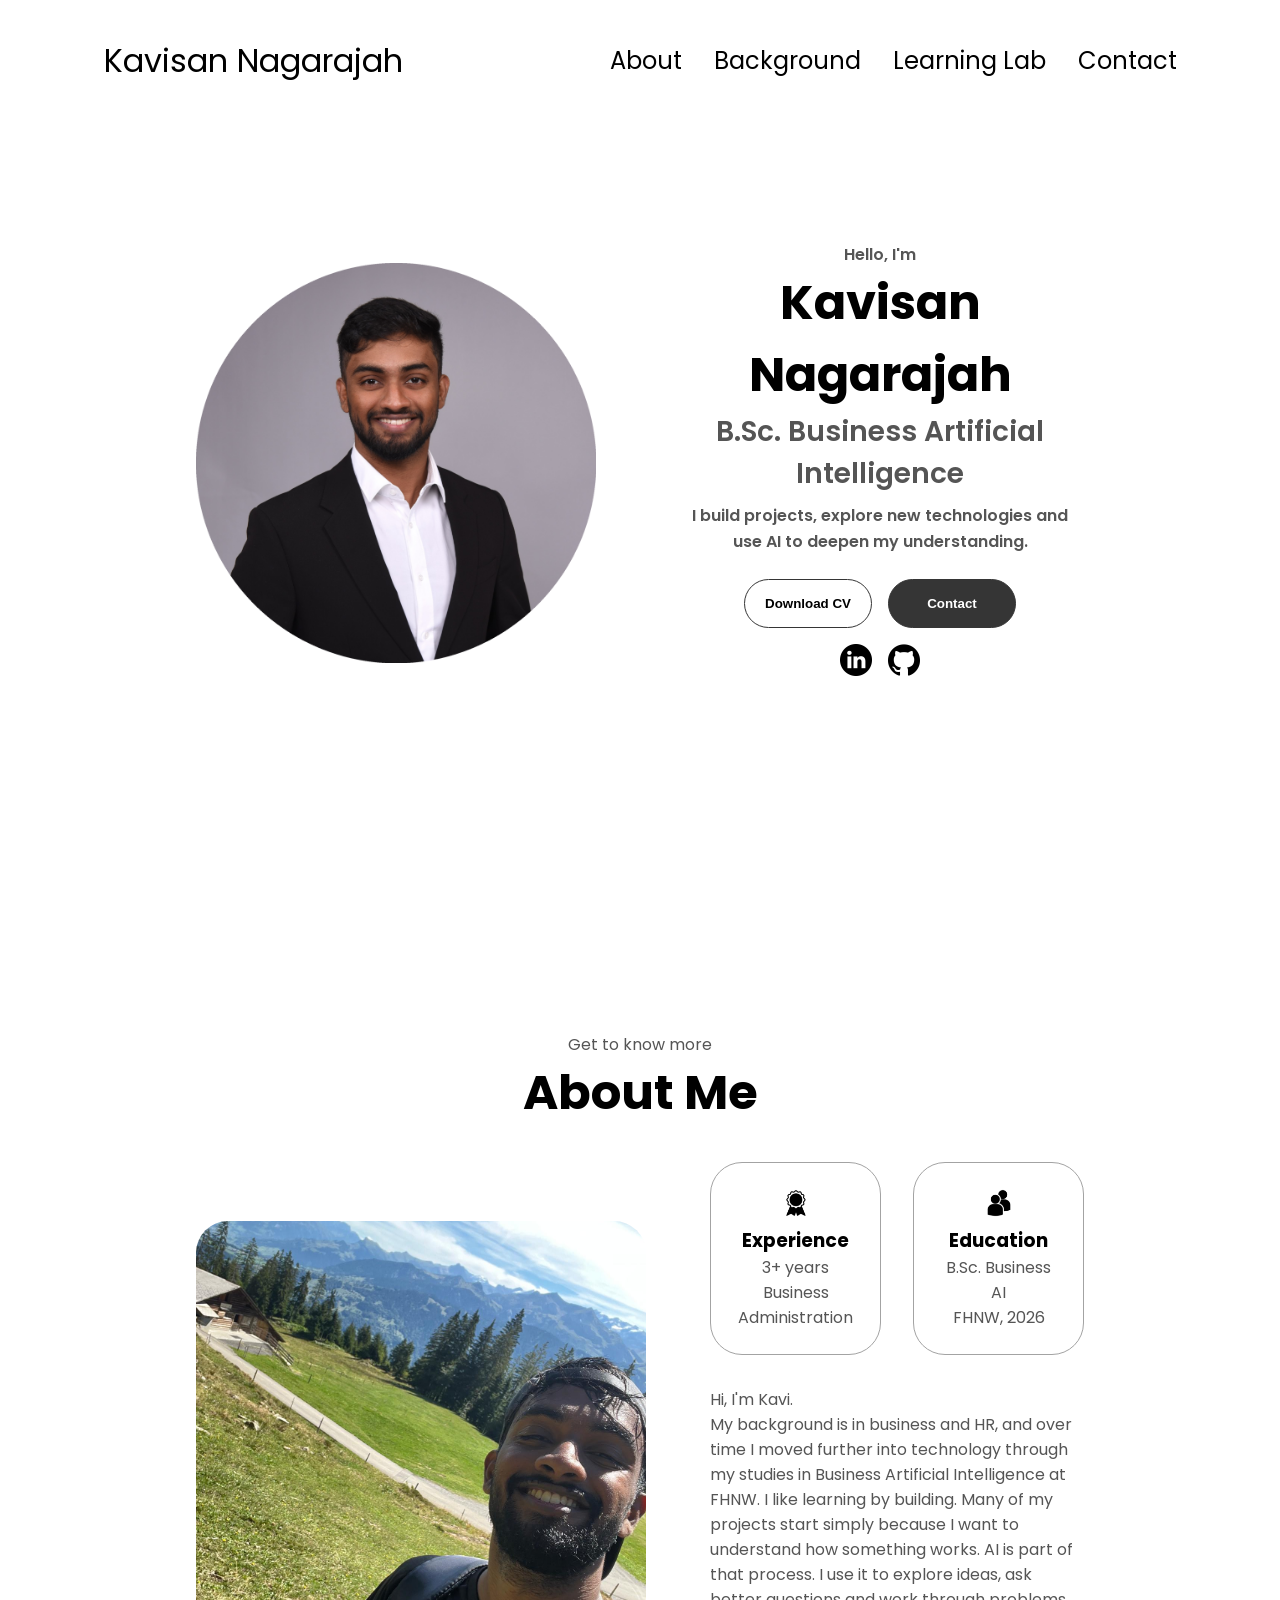
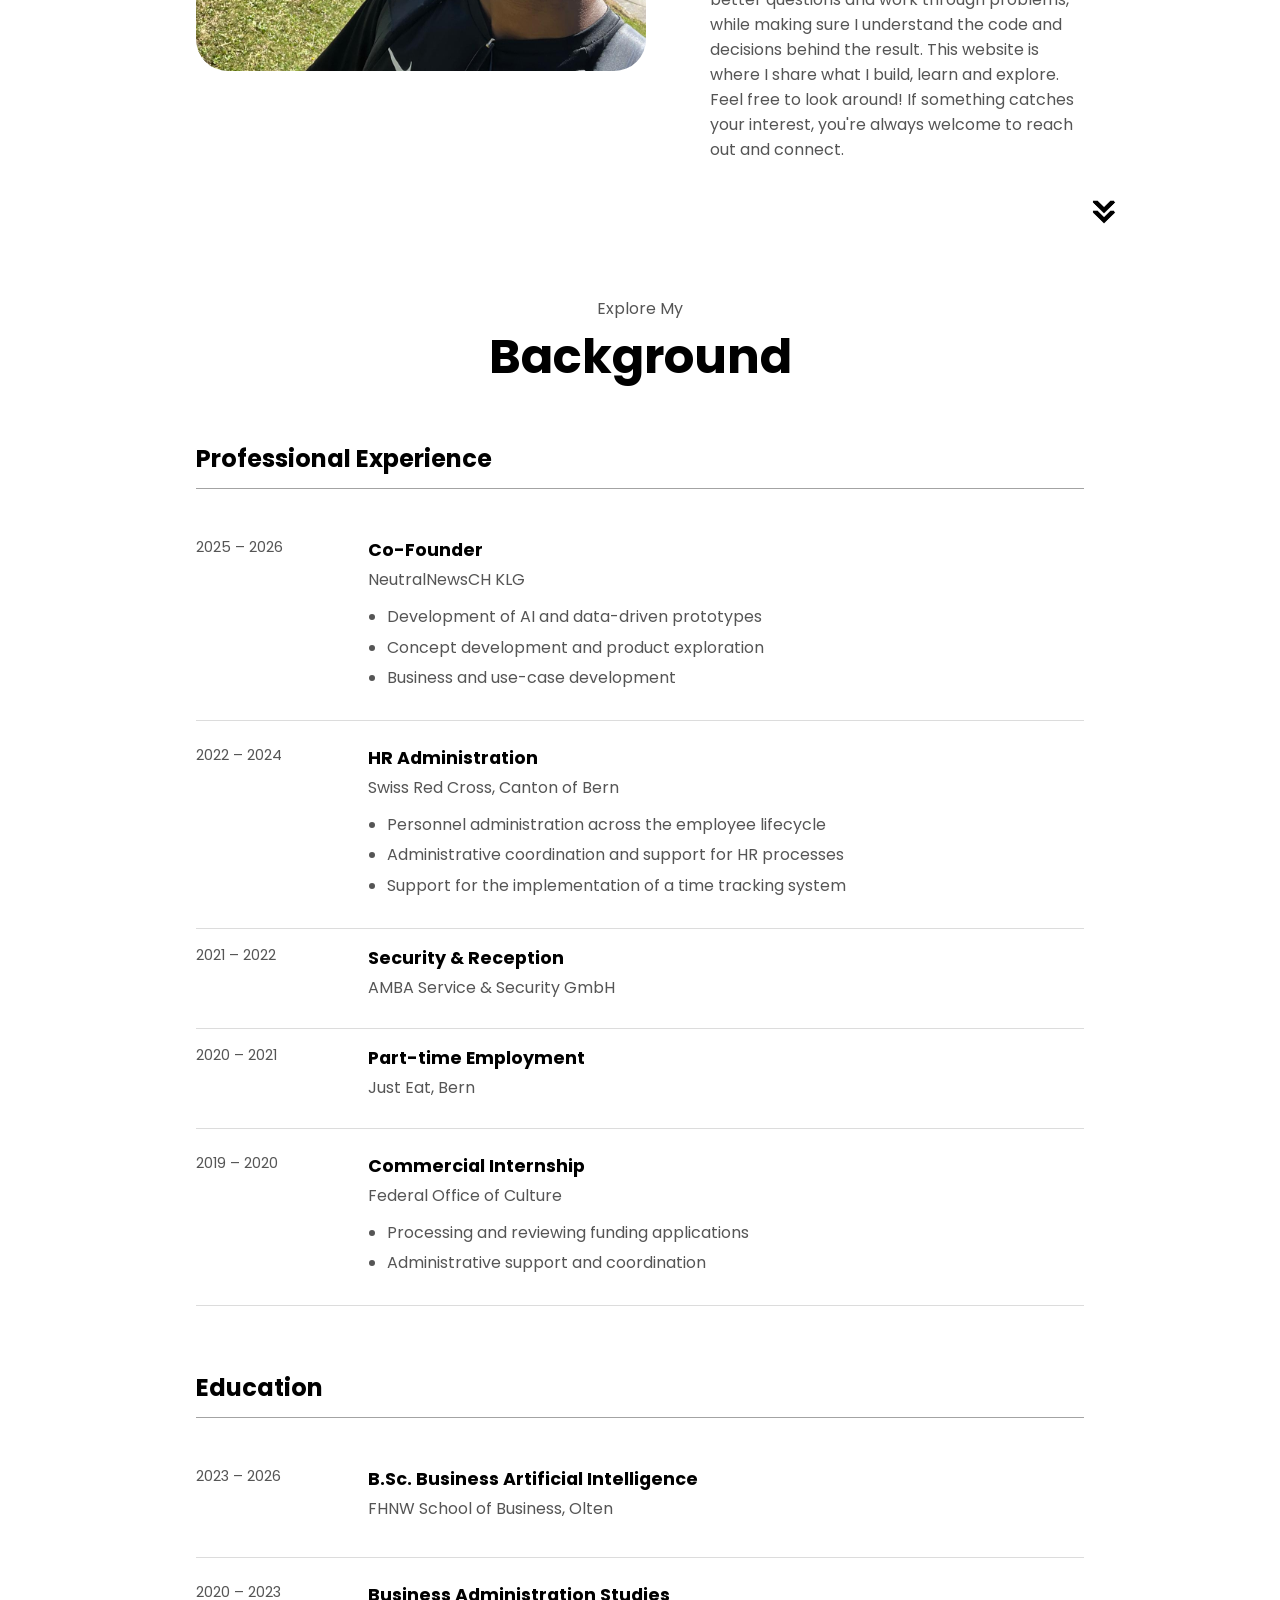
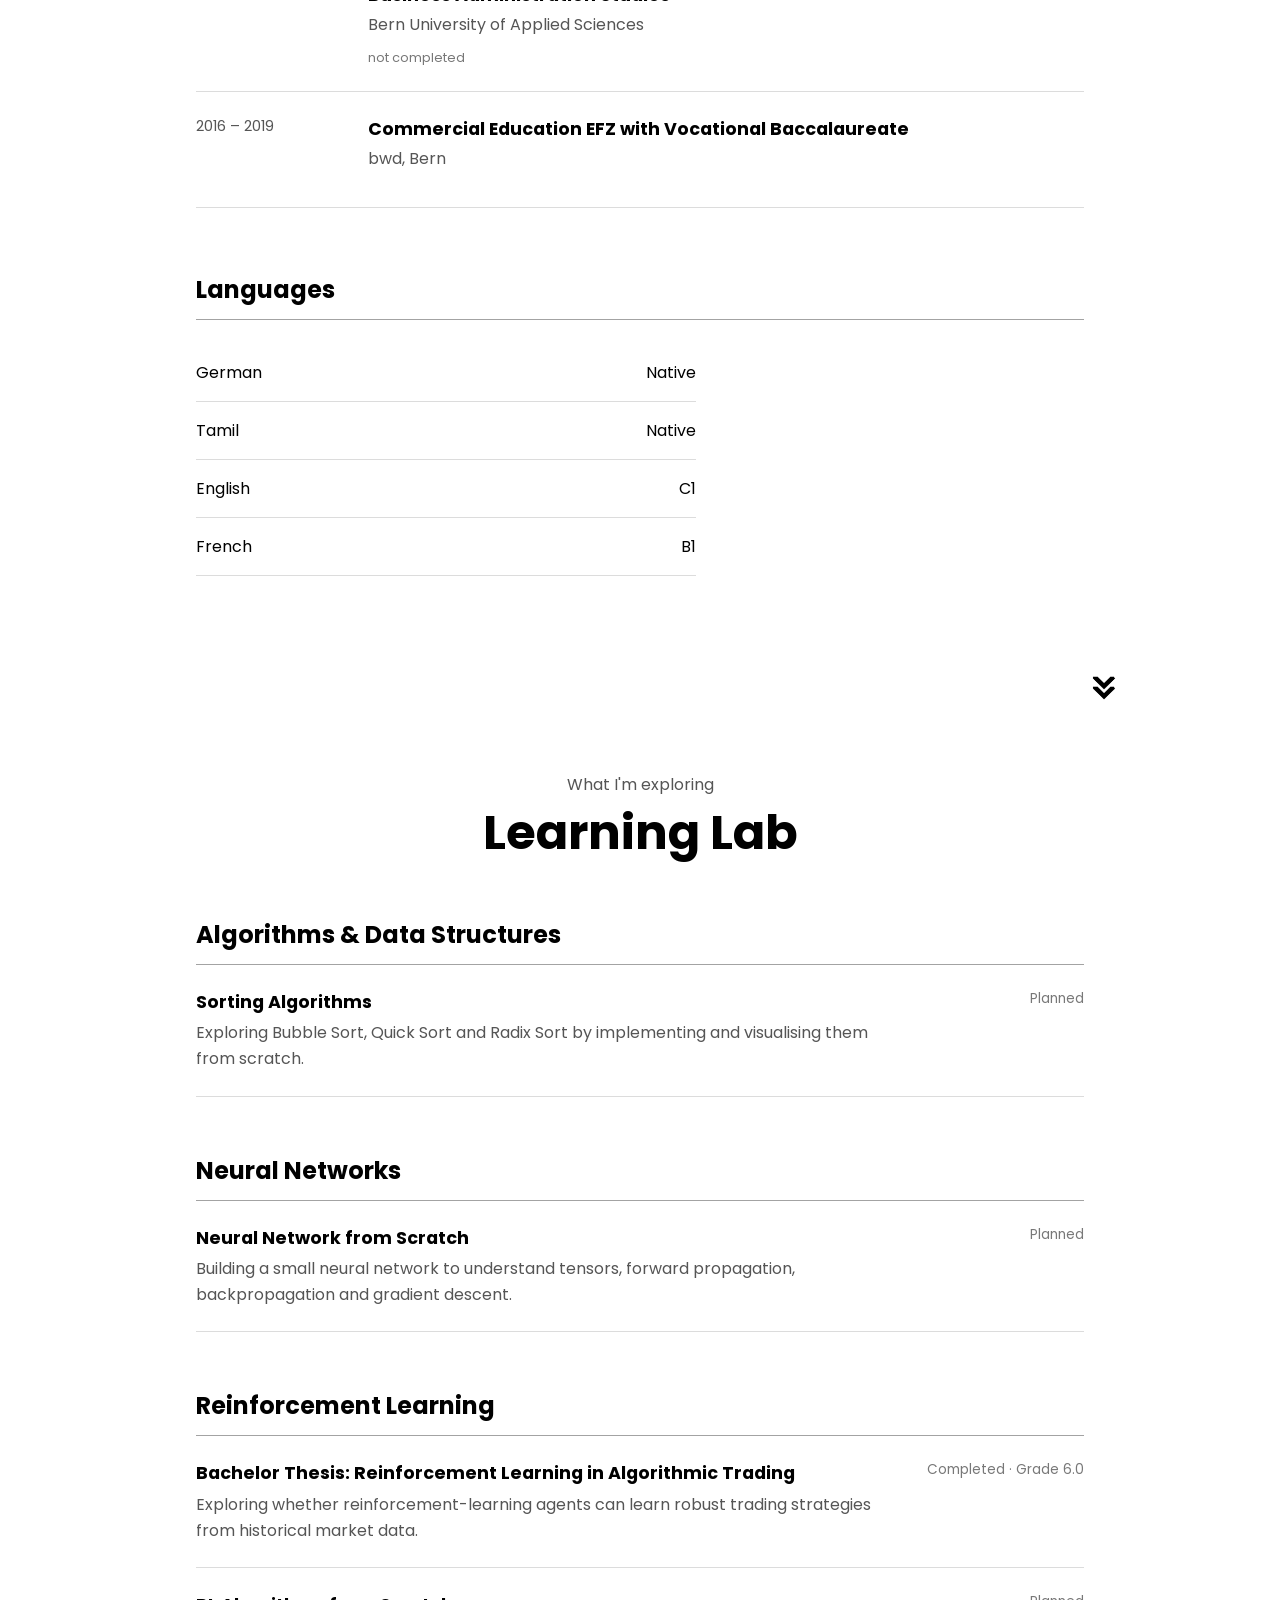
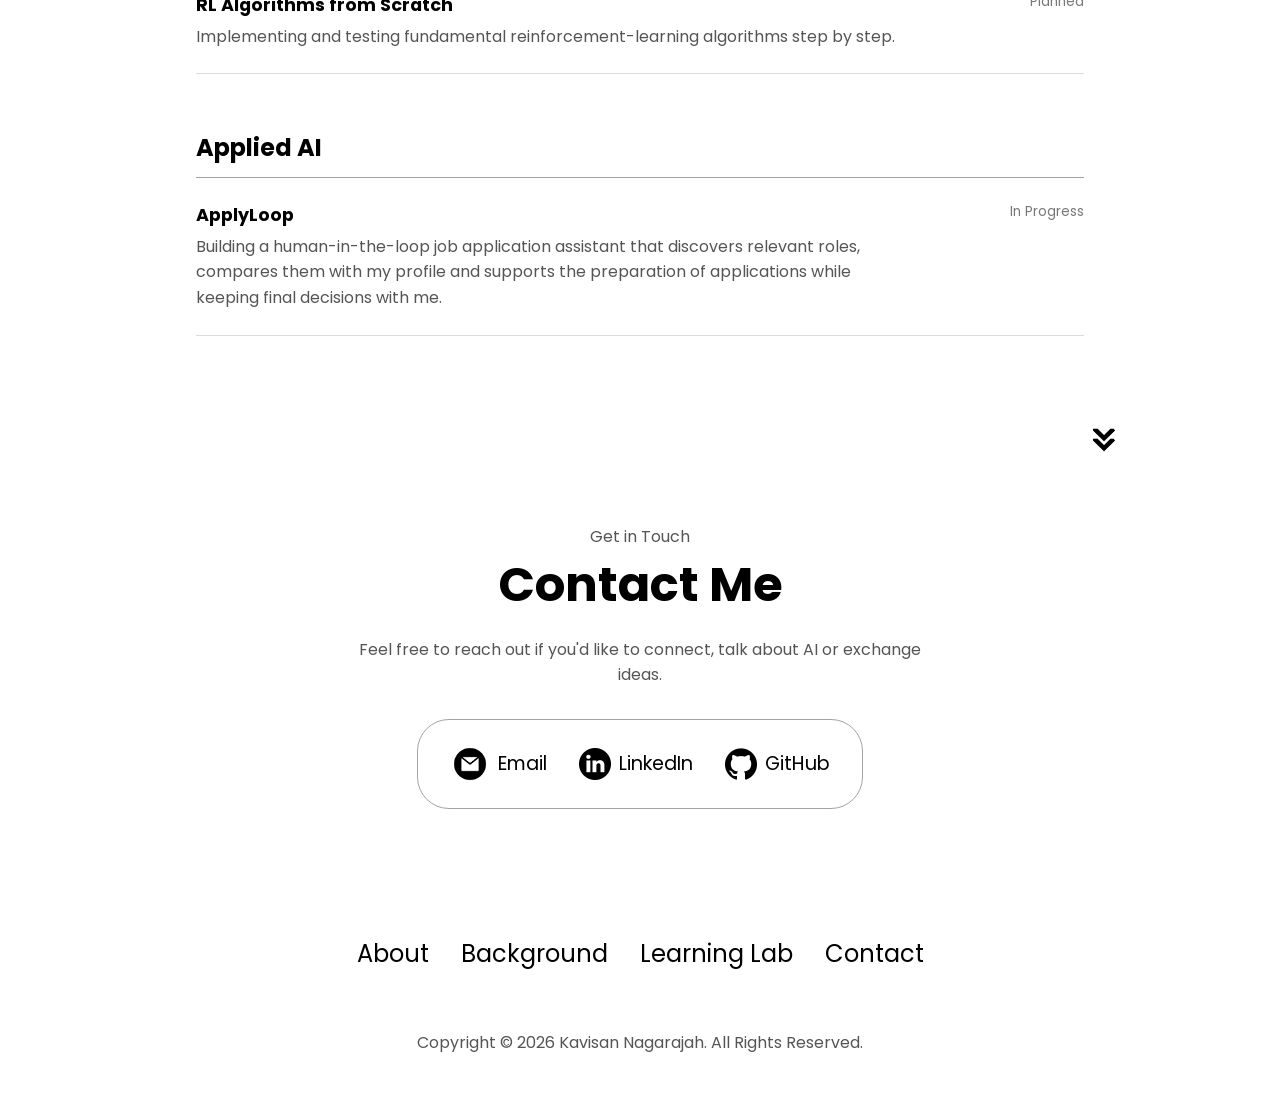
==== index.html @ 16d83bad "Initial public portfolio" ====
<!DOCTYPE html>
<html lang="en">
  <head>
    <meta charset="UTF-8" />
    <meta http-equiv="X-UA-Compatible" content="IE=edge" />
    <meta name="viewport" content="width=device-width, initial-scale=1.0" />
    <meta name="description" content="Personal portfolio of Kavisan Nagarajah, showcasing my background, learning projects and exploration of artificial intelligence and technology."/>
    <title>Kavisan Nagarajah | Portfolio</title>
    <link rel="stylesheet" href="style.css" />
    <link rel="stylesheet" href="mediaqueries.css" />
  </head>
  <body>
    <nav id="desktop-nav">
      <div class="logo">Kavisan Nagarajah</div>
      <div>
        <ul class="nav-links">
          <li><a href="#about">About</a></li>
          <li><a href="#cv">Background</a></li>
          <li><a href="#learning-lab">Learning Lab</a></li>
          <li><a href="#contact">Contact</a></li>
        </ul>
      </div>
    </nav>
    <nav id="hamburger-nav">
      <div class="logo">Kavisan Nagarajah</div>
      <div class="hamburger-menu">
        <div class="hamburger-icon" onclick="toggleMenu()">
          <span></span>
          <span></span>
          <span></span>
        </div>
        <div class="menu-links">
          <li><a href="#about" onclick="toggleMenu()">About</a></li>
          <li><a href="#cv" onclick="toggleMenu()">Background</a></li>
          <li><a href="#learning-lab" onclick="toggleMenu()">Learning Lab</a></li>
          <li><a href="#contact" onclick="toggleMenu()">Contact</a></li>
        </div>
      </div>
    </nav>
    <section id="profile">
      <div class="section__pic-container">
        <img src="./assets/profile-pic.png" alt="Portrait of Kavisan Nagarajah" />
      </div>
      <div class="section__text">
        <p class="section__text__p1">Hello, I'm</p>
        <h1 class="title">Kavisan Nagarajah</h1>
        <p class="section__text__p2">B.Sc. Business Artificial Intelligence</p>
        <p class="section__text__intro">
          I build projects, explore new technologies and use AI to deepen my understanding.
        </p>
        <div class="btn-container">
          <button
            class="btn btn-color-2"
            onclick="window.open('./assets/CV_Kavisan_Nagarajah_web.pdf')"
          >
            Download CV
          </button>
          <button class="btn btn-color-1" onclick="location.href='./#contact'">
            Contact
          </button>
        </div>
        <div id="socials-container">

          <a
            href="https://www.linkedin.com/in/kavisan-nagarajah-b4793a1a5/"
            target="_blank"
            rel="noopener noreferrer"
            aria-label="LinkedIn profile"
          >
            <img
              src="./assets/linkedin.png"
              alt=""
              class="icon"
            />
          </a>

          <a
            href="https://github.com/Kavisan23"
            target="_blank"
            rel="noopener noreferrer"
            aria-label="GitHub profile"
          >
            <img
              src="./assets/github.png"
              alt=""
              class="icon"
            />
          </a>

        </div>
      </div>
    </section>
    <section id="about">
      <p class="section__text__p1">Get to know more</p>
      <h1 class="title">About Me</h1>
      <div class="section-container">
        <div class="section__pic-container">
          <img
            src="./assets/about-pic.png"
            alt="Kavisan Nagarajah outdoors in the mountains"
            class="about-pic"
          />
        </div>
        <div class="about-details-container">
          <div class="about-containers">
            <div class="details-container">
              <img
                src="./assets/experience.png"
                alt=""
                class="icon"
              />
              <h3>Experience</h3>
              <p>3+ years <br />Business Administration</p>
            </div>
            <div class="details-container">
              <img
                src="./assets/education.png"
                alt=""
                class="icon"
              />
              <h3>Education</h3>
              <p>B.Sc. Business AI<br />FHNW, 2026</p>
            </div>
          </div>
          <div class="text-container">
            <p>
              Hi, I'm Kavi. <br>
              My background is in business and HR, and over time I moved further into
              technology through my studies in Business Artificial Intelligence at FHNW.
              I like learning by building. Many of my projects start simply because I want
              to understand how something works. AI is part of that process. I use it to
              explore ideas, ask better questions and work through problems, while making
              sure I understand the code and decisions behind the result. This website is
              where I share what I build, learn and explore. Feel free to look around!
              If something catches your interest, you're always welcome to reach out and connect.
            </p>
          </div>
        </div>
      </div>
      <a href="#cv" class="section-arrow" aria-label="Go to Background">
        <img
          src="./assets/arrow.png"
          alt=""
          class="icon arrow"
        />
      </a>
    </section>
    <section id="cv">
      <p class="section__text__p1">Explore My</p>
      <h1 class="title">Background</h1>

      <div class="cv-container">

        <!-- PROFESSIONAL EXPERIENCE -->
        <div class="cv-group">
          <h2 class="cv-section-title">Professional Experience</h2>

          <div class="cv-item">
            <div class="cv-period">2025 – 2026</div>
            <div class="cv-content">
              <h3>Co-Founder</h3>
              <p class="cv-organisation">NeutralNewsCH KLG</p>
              <ul>
                <li>Development of AI and data-driven prototypes</li>
                <li>Concept development and product exploration</li>
                <li>Business and use-case development</li>
              </ul>
            </div>
          </div>

          <div class="cv-item">
            <div class="cv-period">2022 – 2024</div>
            <div class="cv-content">
              <h3>HR Administration</h3>
              <p class="cv-organisation">Swiss Red Cross, Canton of Bern</p>
              <ul>
                <li>Personnel administration across the employee lifecycle</li>
                <li>Administrative coordination and support for HR processes</li>
                <li>Support for the implementation of a time tracking system</li>
              </ul>
            </div>
          </div>

          <div class="cv-item cv-item-compact">
            <div class="cv-period">2021 – 2022</div>
            <div class="cv-content">
              <h3>Security & Reception</h3>
              <p class="cv-organisation">AMBA Service & Security GmbH</p>
            </div>
          </div>

          <div class="cv-item cv-item-compact">
            <div class="cv-period">2020 – 2021</div>
            <div class="cv-content">
              <h3>Part-time Employment</h3>
              <p class="cv-organisation">Just Eat, Bern</p>
            </div>
          </div>

          <div class="cv-item">
            <div class="cv-period">2019 – 2020</div>
            <div class="cv-content">
              <h3>Commercial Internship</h3>
              <p class="cv-organisation">Federal Office of Culture</p>
              <ul>
                <li>Processing and reviewing funding applications</li>
                <li>Administrative support and coordination</li>
              </ul>
            </div>
          </div>
        </div>


        <!-- EDUCATION -->
        <div class="cv-group">
          <h2 class="cv-section-title">Education</h2>

          <div class="cv-item">
            <div class="cv-period">2023 – 2026</div>
            <div class="cv-content">
              <h3>B.Sc. Business Artificial Intelligence</h3>
              <p class="cv-organisation">
                FHNW School of Business, Olten
              </p>
            </div>
          </div>

          <div class="cv-item">
            <div class="cv-period">2020 – 2023</div>
            <div class="cv-content">
              <h3>Business Administration Studies</h3>
              <p class="cv-organisation">Bern University of Applied Sciences</p>
              <p class="cv-note">not completed</p>
            </div>
          </div>

          <div class="cv-item">
            <div class="cv-period">2016 – 2019</div>
            <div class="cv-content">
              <h3>Commercial Education EFZ with Vocational Baccalaureate</h3>
              <p class="cv-organisation">bwd, Bern</p>
            </div>
          </div>
        </div>


        <!-- LANGUAGES -->
        <div class="cv-group">
          <h2 class="cv-section-title">Languages</h2>

          <div class="language-list">
            <div class="language-item">
              <span>German</span>
              <span>Native</span>
            </div>

            <div class="language-item">
              <span>Tamil</span>
              <span>Native</span>
            </div>

            <div class="language-item">
              <span>English</span>
              <span>C1</span>
            </div>

            <div class="language-item">
              <span>French</span>
              <span>B1</span>
            </div>
          </div>
        </div>

      </div>

      <a href="#learning-lab" class="section-arrow" aria-label="Go to Learning Lab section">
        <img
          src="./assets/arrow.png"
          alt=""
          class="icon arrow"
        />
      </a>
    </section>
    <section id="learning-lab">
      <p class="section__text__p1">What I'm exploring</p>
      <h1 class="title">Learning Lab</h1>

      <div class="lab-container">

        <div class="lab-group">
          <h2>Algorithms & Data Structures</h2>

          <div class="lab-item">
            <div>
              <h3>Sorting Algorithms</h3>
              <p>
                Exploring Bubble Sort, Quick Sort and Radix Sort by implementing
                and visualising them from scratch.
              </p>
            </div>
            <span class="lab-status">Planned</span>
          </div>
        </div>

        <div class="lab-group">
          <h2>Neural Networks</h2>

          <div class="lab-item">
            <div>
              <h3>Neural Network from Scratch</h3>
              <p>
                Building a small neural network to understand tensors,
                forward propagation, backpropagation and gradient descent.
              </p>
            </div>
            <span class="lab-status">Planned</span>
          </div>
        </div>

        <div class="lab-group">
          <h2>Reinforcement Learning</h2>

          <div class="lab-item">
            <div>
              <h3>
                <a href="./learning-lab/bachelor-thesis.html" class="lab-link">
                  Bachelor Thesis: Reinforcement Learning in Algorithmic Trading
                </a>
              </h3>
              <p>
                Exploring whether reinforcement-learning agents can learn robust
                trading strategies from historical market data.
              </p>
            </div>

            <span class="lab-status">Completed · Grade 6.0</span>
          </div>

          <div class="lab-item">
            <div>
              <h3>RL Algorithms from Scratch</h3>
              <p>
                Implementing and testing fundamental reinforcement-learning
                algorithms step by step.
              </p>
            </div>
            <span class="lab-status">Planned</span>
          </div>
        </div>

        <div class="lab-group">
          <h2>Applied AI</h2>

          <div class="lab-item">
            <div>
              <h3>ApplyLoop</h3>
              <p>
                Building a human-in-the-loop job application assistant that discovers
                relevant roles, compares them with my profile and supports the
                preparation of applications while keeping final decisions with me.
              </p>
            </div>
            <span class="lab-status">In Progress</span>
          </div>
        </div>

      </div>

      <a href="#contact" class="section-arrow" aria-label="Go to Contact section">
        <img
          src="./assets/arrow.png"
          alt=""
          class="icon arrow"
        />
      </a>
    </section>
    <section id="contact">
      <p class="section__text__p1">Get in Touch</p>
      <h1 class="title">Contact Me</h1>

      <p class="contact-text">
        Feel free to reach out if you'd like to connect, talk about AI or exchange ideas.
      </p>

      <div class="contact-info-upper-container">
        <div class="contact-info-container">
          <img
            src="./assets/email.png"
            alt=""
            class="icon contact-icon email-icon"
          />
          <p>
            <a href="mailto:kavisan2305@gmail.com">Email</a>
          </p>
        </div>

        <div class="contact-info-container">
          <img
            src="./assets/linkedin.png"
            alt=""
            class="icon contact-icon"
          />
          <p>
            <a
              href="https://www.linkedin.com/in/kavisan-nagarajah-b4793a1a5/"
              target="_blank"
              rel="noopener noreferrer"
            >
              LinkedIn
            </a>
          </p>
        </div>

        <div class="contact-info-container">
          <img
            src="./assets/github.png"
            alt=""
            class="icon contact-icon"
          />
          <p>
            <a
              href="https://github.com/Kavisan23"
              target="_blank"
              rel="noopener noreferrer"
            >
              GitHub
            </a>
          </p>
        </div>
      </div>

    </section>
    <footer>
      <nav>
        <div class="nav-links-container">
          <ul class="nav-links">
            <li><a href="#about">About</a></li>
            <li><a href="#cv">Background</a></li>
            <li><a href="#learning-lab">Learning Lab</a></li>
            <li><a href="#contact">Contact</a></li>
          </ul>
        </div>
      </nav>
      <p>Copyright &#169; 2026 Kavisan Nagarajah. All Rights Reserved.</p>
    </footer>
    <script src="script.js"></script>
  </body>
</html>
---- style.css ----
/* GENERAL */

@import url('https://fonts.googleapis.com/css2?family=Poppins:ital,wght@0,100;0,200;0,300;0,400;0,500;0,600;0,700;0,800;0,900;1,100;1,200;1,300;1,400;1,500;1,600;1,700;1,800;1,900&display=swap');

* {
    margin: 0;
    padding: 0;
}

body {
    font-family: "Poppins", sans-serif;
}

html {
    scroll-behavior: smooth;
}

p {
    color: rgb(85, 85, 85)
}

/* TRANSITION */

a,
.btn {
    transition: all 300ms ease;
}

/* DESKTOP NAV */

#desktop-nav {
    transform: translateY(-1rem);
}

nav,
.nav-links {
    display: flex;
}

nav {
    justify-content: space-around;
    align-items: center;
    height: 17vh;
}

.nav-links {
    gap: 2rem;
    list-style: none;
    font-size: 1.5rem;
}

a {
    color: black;
    text-decoration: none;
    text-decoration-color: white;
}

a:hover {
    color: grey;
    text-decoration: underline;
    text-underline-offset: 1rem;
    text-decoration-color: rgb(181, 181, 181);
}

.logo {
    font-size: 2rem;
}

.logo:hover {
    cursor: default;
}

/* HAMBURGER MENU */

#hamburger-nav {
    display: none;
}

.hamburger-menu {
    position: relative;
    display: inline-block;
}

.hamburger-icon {
    display: flex;
    flex-direction: column;
    justify-content: space-between;
    height: 24px;
    width: 30px;
    cursor: pointer;
}

.hamburger-icon span {
    width: 100%;
    height: 2px;
    background-color: black;
    transition: all 0.3 ease-in-out;
}

.menu-links {
    position: absolute;
    top: 100%;
    right: 0;
    background-color: white;
    width: fit-content;
    max-height: 0;
    overflow: hidden;
    transition: all 0.3 ease-in-out;
}

.menu-links a {
    display: block;
    padding: 10px;
    text-align: center;
    font-size: 1.5rem;
    color: black;
    text-decoration: none;
    transition: all 0.3 ease-in-out;
}

.menu-links li {
    list-style: none;
}

.menu-links.open {
    max-height: 300px;
}

.hamburger-icon.open span:first-child {
    transform: rotate(45deg) translate(10px, 5px);
}

.hamburger-icon.open span:nth-child(2) {
    opacity: 0;
}

.hamburger-icon.open span:last-child {
    transform: rotate(-45deg) translate(10px, -5px);
}

.hamburger-icon span:first-child {
    transform: none;
}

.hamburger-icon span:first-child {
    opacity: 1;
}

.hamburger-icon span:first-child {
    transform: none;
}

/* SECTION */

section {
    padding: 4vh;
    height: 96vh;
    margin: 0 10rem;
    box-sizing: border-box;
    min-height: fit-content;
}

.section-container {
    display: flex;
}

/* PROFILE SECTION */

#profile {
    display: flex;
    justify-content: center;
    gap: 5rem;
    height: 80vh;
    transform: translateY(-4rem);
}

.section__pic-container {
    display: flex;
    height: 400px;
    width: 400px;
    margin: auto 0;
}

.section__text {
    align-self: center;
    text-align: center;
}

.section__text p {
    font-weight: 600;
}

.section__text__p1 {
    text-align: center;
}

.section__text__p2 {
    font-size: 1.75rem;
    margin-bottom: 0.5rem;
}

.section__text__intro {
    margin: 0 auto 1.5rem;
    font-size: 1rem;
    font-weight: 400;
    line-height: 1.6;
    color: rgb(85, 85, 85);
}

.title {
    font-size: 3rem;
    text-align: center;
}

#socials-container {
    display: flex;
    justify-content: center;
    margin-top: 1rem;
    gap: 1rem;
}

/* ICONS */

.icon {
    cursor: pointer;
    height: 2rem;
}

/* BUTTONS */

.btn-container {
    display: flex;
    justify-content: center;
    gap: 1rem;
}

.btn {
    font-weight: 600;
    transition: all 300ms ease;
    padding: 1rem;
    width: 8rem;
    border-radius: 2rem;
}

.btn-color-1,
.btn-color-2 {
    border: rgb(53, 53, 53) 0.1rem solid;
}

.btn.btn-color-1:hover,
.btn.btn-color-2:hover{
    cursor: pointer;
}

.btn-color-1,
.btn-color-2:hover {
    background: rgb(53, 53, 53);
    color: white;
}

.btn-color-1:hover {
    background: rgb(0, 0, 0);
}

.btn-color-2 {
    background: none;
}

.btn-color-2:hover {
    border: rgb(255, 255, 255) 0.1rem solid;
}

.btn-container {
    gap: 1rem;
}

/* SECTION */

#about {
    position: relative;
}

#about .section__pic-container {
    width: 450px;
    height: 450px;
    flex-shrink: 0;
}

.about-containers {
    gap: 2rem;
    margin-bottom: 2rem;
    margin-top: 2rem;
}

.about-details-container {
    justify-content: center;
    flex-direction: column;
}

.about-containers,
.about-details-container {
    display: flex;
}

.about-pic {
    width: 100%;
    height: 100%;
    object-fit: cover;
    border-radius: 2rem;
}

.section-arrow {
    position: absolute;
    right: 0;
    bottom: 2rem;
    display: block;
    width: fit-content;
}

.arrow {
    position: static;
    display: block;
}

.details-container {
    padding: 1.5rem;
    flex: 1;
    background: white;
    border-radius: 2rem;
    border: rgb(53, 53, 53) 0.1rem solid;
    border-color: rgb(163, 163, 163);
    text-align: center;
}

.section-container {
    gap: 4rem;
    height: 80%;
}

.section__pic-container {
    height: 400px;
    width: 400px;
    margin: auto 0;
}

/* EXPERIENCE SECTION */

#experience {
    position: relative;
}

.experience-sub-title {
    color: rgb(85, 85, 85);
    font-weight: 600;
    font-size: 1.75rem;
    margin-bottom: 2rem;
}

.experience-details-container {
    display: flex;
    justify-content: center;
    flex-direction: column;
}

.article-container {
    display: flex;
    text-align: initial;
    flex-wrap: wrap;
    flex-direction: row;
    gap: 2.5rem;
    justify-content: space-around;
}

.article {
    display: flex;
    width: 10rem;
    justify-content: space-around;
    gap: 0.5rem;
}

article .icon {
    cursor: default;
}

/* PROJECT SECTION */

#projects {
    position: relative;
}

.color-container {
    border-color: rgb(163, 163, 163);
    background: rgb(250, 250, 250);
}

.project-img {
    border-radius: 2rem;
    width: 90%;
    height: 90%;
}

.project-title {
    margin: 1rem;
    color: black;
}

.project-btn {
    color: black;
    border-color: rgb(163, 163, 163);
}

/* CONTACT */

#contact {
    display: flex;
    justify-content: center;
    flex-direction: column;
    height: 70vh;
}

.contact-info-upper-container {
    display: flex;
    justify-content: center;
    align-items: center;
    border: rgb(163, 163, 163) 0.1rem solid;
    border-radius: 2rem;
    margin: 2rem auto;
    padding: 0.5rem 1rem;
    width: fit-content;
}

.contact-info-container {
    display: flex;
    align-items: center;
    justify-content: center;
    gap: 0.5rem;
    margin: 1rem;
}

.contact-info-container p {
    font-size: larger;
}

.contact-icon {
    cursor: default;
}

.email-icon {
    height: 2.5rem;
}

/* FOOTER SECTION */

footer {
    height: 26vh;
    margin: 0 1rem;
}

footer p {
    text-align: center;
}

/* CV SECTION */

#cv {
    position: relative;
    height: fit-content;
    min-height: 100vh;
    padding-bottom: 6rem;
}

.cv-container {
    max-width: 1000px;
    margin: 3rem auto 0;
}

.cv-group {
    margin-bottom: 4rem;
}

.cv-section-title {
    font-size: 1.5rem;
    margin-bottom: 1.5rem;
    padding-bottom: 0.75rem;
    border-bottom: 1px solid rgb(163, 163, 163);
}

.cv-item {
    display: grid;
    grid-template-columns: 140px 1fr;
    gap: 2rem;
    padding: 1.5rem 0;
    border-bottom: 1px solid rgb(220, 220, 220);
}

.cv-period {
    color: rgb(85, 85, 85);
    font-size: 0.9rem;
}

.cv-content h3 {
    font-size: 1.1rem;
    margin-bottom: 0.25rem;
}

.cv-organisation {
    margin-bottom: 0.75rem;
}

.cv-content ul {
    margin-left: 1.2rem;
    color: rgb(85, 85, 85);
}

.cv-content li {
    margin-bottom: 0.35rem;
}

.cv-item-compact {
    padding-top: 1rem;
    padding-bottom: 1rem;
}

.language-list {
    max-width: 500px;
}

.language-item {
    display: flex;
    justify-content: space-between;
    padding: 1rem 0;
    border-bottom: 1px solid rgb(220, 220, 220);
}

.cv-note {
    font-size: 0.8rem;
    color: rgb(120, 120, 120);
    margin-top: 0.2rem;
}

@media screen and (max-width: 600px) {}

/* LEARNING LAB */

#learning-lab {
    position: relative;
    height: fit-content;
    min-height: 100vh;
    padding-bottom: 6rem;
}

.lab-container {
    max-width: 1000px;
    margin: 3rem auto 0;
}

.lab-group {
    margin-bottom: 3.5rem;
}

.lab-group h2 {
    font-size: 1.5rem;
    padding-bottom: 0.75rem;
    margin-bottom: 0;
    border-bottom: 1px solid rgb(163, 163, 163);
}

.lab-item {
    display: flex;
    justify-content: space-between;
    gap: 3rem;
    padding: 1.5rem 0;
    border-bottom: 1px solid rgb(220, 220, 220);
}

.lab-item h3 {
    font-size: 1.1rem;
    margin-bottom: 0.35rem;
}

.lab-item p {
    max-width: 700px;
    line-height: 1.6;
}

.lab-status {
    color: rgb(120, 120, 120);
    font-size: 0.85rem;
    white-space: nowrap;
}

.lab-link {
    color: black;
    text-decoration: none;
}

.lab-link:hover {
    text-decoration: underline;
    text-underline-offset: 0.3rem;
}


/* PROJECT DETAIL PAGE */

.project-page {
    max-width: 900px;
    margin: 0 auto;
    padding: 3rem 2rem 8rem;
}

.project-back {
    display: inline-block;
    margin-bottom: 4rem;
    color: rgb(85, 85, 85);
}

.project-header {
    margin-bottom: 5rem;
}

.project-type {
    margin-bottom: 1rem;
}

.project-header h1 {
    font-size: 3rem;
    line-height: 1.15;
    margin-bottom: 1.5rem;
}

.project-intro {
    max-width: 700px;
    font-size: 1.2rem;
    line-height: 1.6;
}

.project-meta {
    display: flex;
    flex-wrap: wrap;
    gap: 1.5rem;
    margin-top: 2rem;
    color: rgb(85, 85, 85);
}

.project-section {
    height: auto;
    min-height: 0;
    margin: 0 0 4rem 0;
    padding: 0;
}

.project-section h2 {
    font-size: 1.5rem;
    margin-bottom: 1rem;
    padding-bottom: 0.75rem;
    border-bottom: 1px solid rgb(200, 200, 200);
}

.project-section p,
.project-section li {
    line-height: 1.7;
}

.project-section ul {
    margin-left: 1.2rem;
}

.project-external-link {
    display: inline-block;
    margin-top: 1rem;
    font-weight: 600;
    color: black;
}

.contact-text {
    text-align: center;
    margin: 1rem auto 0;
    max-width: 600px;
}
---- mediaqueries.css ----
/* =========================
   TABLET / SMALL DESKTOP
   ========================= */

@media screen and (max-width: 1400px) {
  #profile {
    height: 83vh;
    margin-bottom: 6rem;
  }

  .about-containers {
    flex-wrap: wrap;
  }

  #contact {
    height: fit-content;
  }
}


/* =========================
   TABLET
   ========================= */

@media screen and (max-width: 1200px) {
  /* NAVIGATION */

  #desktop-nav {
    display: none;
  }

  #hamburger-nav {
    display: flex;
  }


  /* GENERAL SECTIONS */

  #profile,
  .section-container {
    display: block;
  }

  #profile {
    height: fit-content;
    margin-bottom: 4rem;
    transform: none;
  }

  section,
  .section-container {
    height: fit-content;
  }

  section {
    margin: 0 5%;
  }


  /* IMAGES */

  .section__pic-container {
    width: 275px;
    height: 275px;
    margin: 0 auto 2rem;
  }

  #about .section__pic-container {
    width: 275px;
    height: 275px;
    margin: 0 auto 2rem;
  }
}


/* =========================
   MOBILE
   ========================= */

@media screen and (max-width: 600px) {
  /* CONTACT & FOOTER */

  #contact {
    height: fit-content;
    min-height: 40vh;
  }

  footer {
    height: fit-content;
    min-height: 40vh;
  }


  /* PROFILE */

  #profile {
    height: fit-content;
    margin-bottom: 4rem;
  }

  /* FOOTER */

  footer nav {
    height: fit-content;
    margin-bottom: 2rem;
  }


  /* FLEX WRAPPING */

  .about-containers,
  .contact-info-upper-container,
  .btn-container {
    flex-wrap: wrap;
  }

  .contact-info-container {
    margin: 0.5rem;
  }


  /* TEXT */

  .contact-info-container p,
  .nav-links li a {
    font-size: 1rem;
  }

  .logo {
    font-size: 1.5rem;
  }

  .section__text__p2 {
    font-size: 1.25rem;
  }

  .title {
    font-size: 2rem;
  }

  .text-container {
    text-align: justify;
  }


  /* NAVIGATION */

  .nav-links {
    flex-direction: column;
    gap: 0.5rem;
    text-align: center;
  }


  /* PROFILE IMAGE */

  .section__pic-container {
    width: auto;
    height: 46vw;
    justify-content: center;
  }


  /* ABOUT IMAGE */

  #about .section__pic-container {
    width: 85vw;
    height: 85vw;
    max-width: 350px;
    max-height: 350px;
    margin: 0 auto 2rem;
  }


  /* BACKGROUND / CV */

  .cv-container {
    margin-top: 2rem;
  }

  .cv-group {
    margin-bottom: 3rem;
  }

  .cv-item {
    grid-template-columns: 1fr;
    gap: 0.5rem;
  }

  .cv-period {
    font-size: 0.85rem;
  }

  .language-list {
    max-width: 100%;
  }


  /* LEARNING LAB */

  .lab-container {
    margin-top: 2rem;
  }

  .lab-item {
    flex-direction: column;
    gap: 0.75rem;
  }


  /* SECTION ARROWS */
}
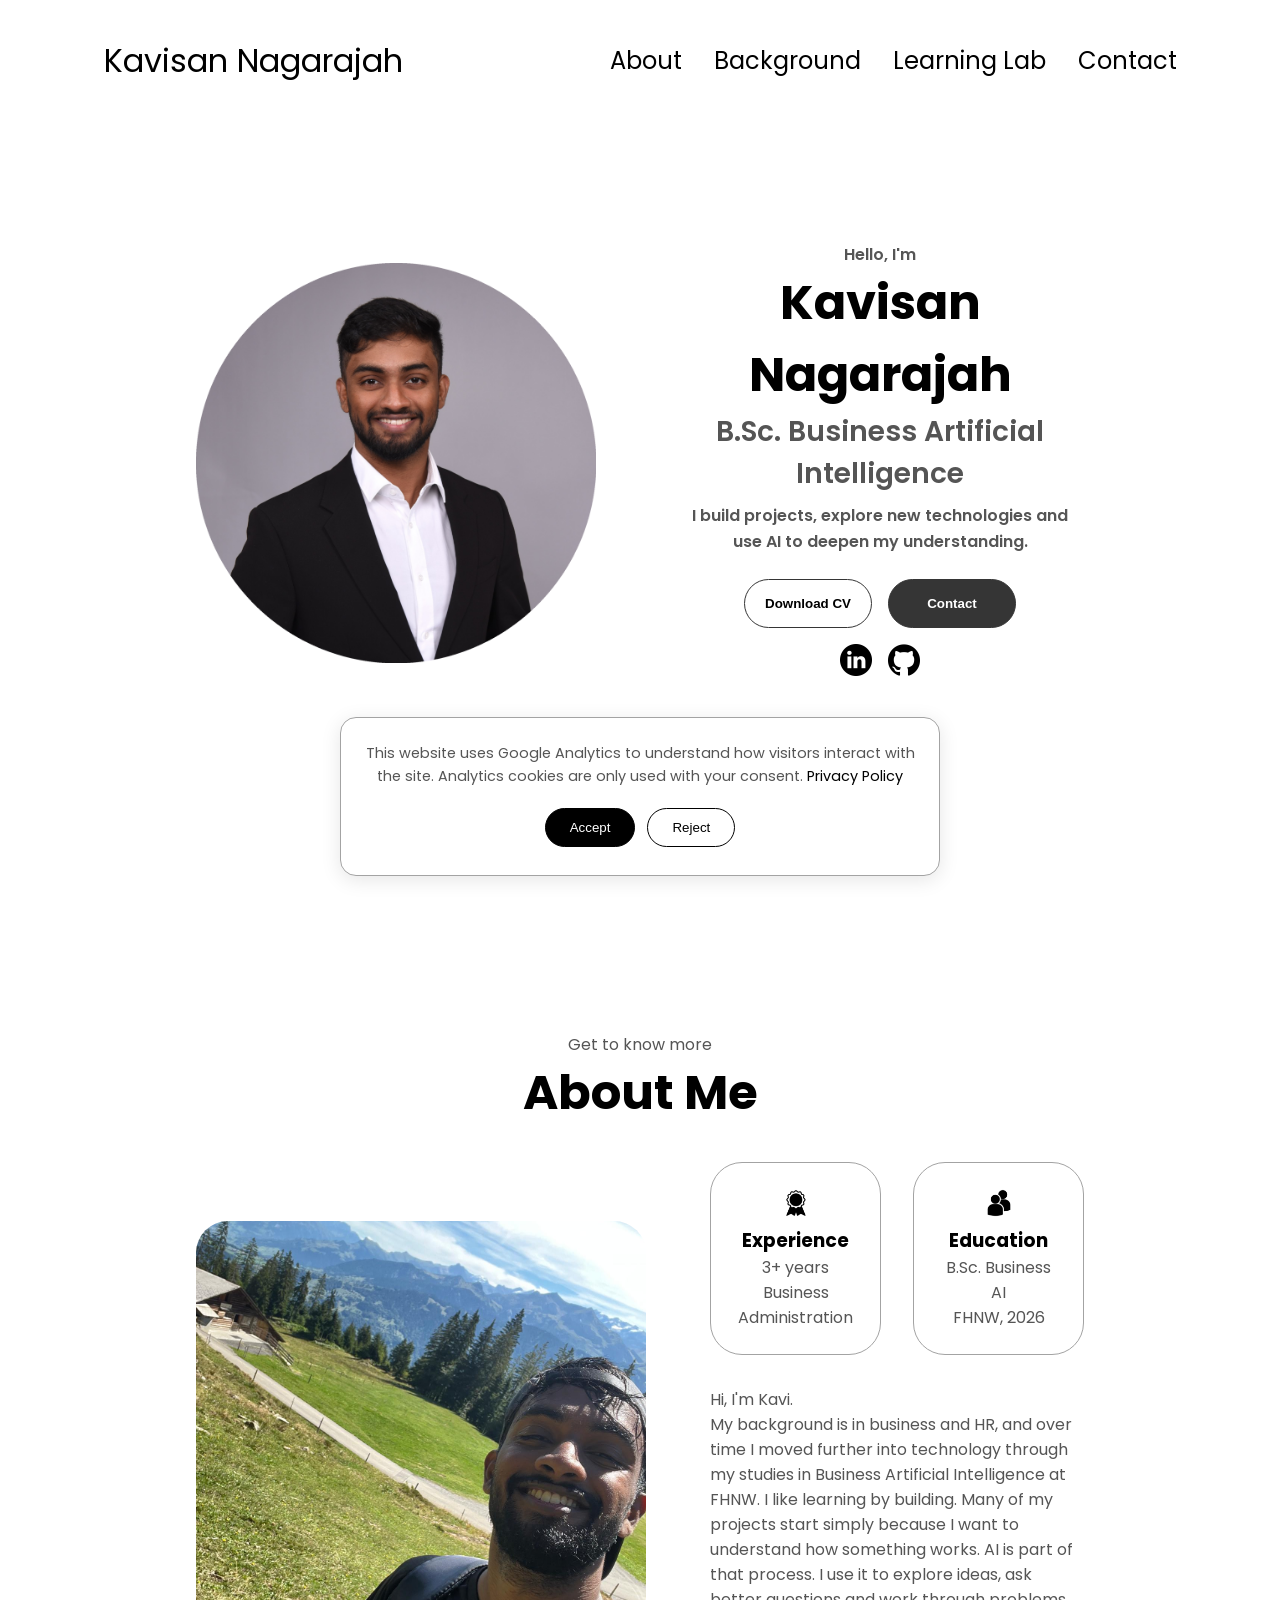
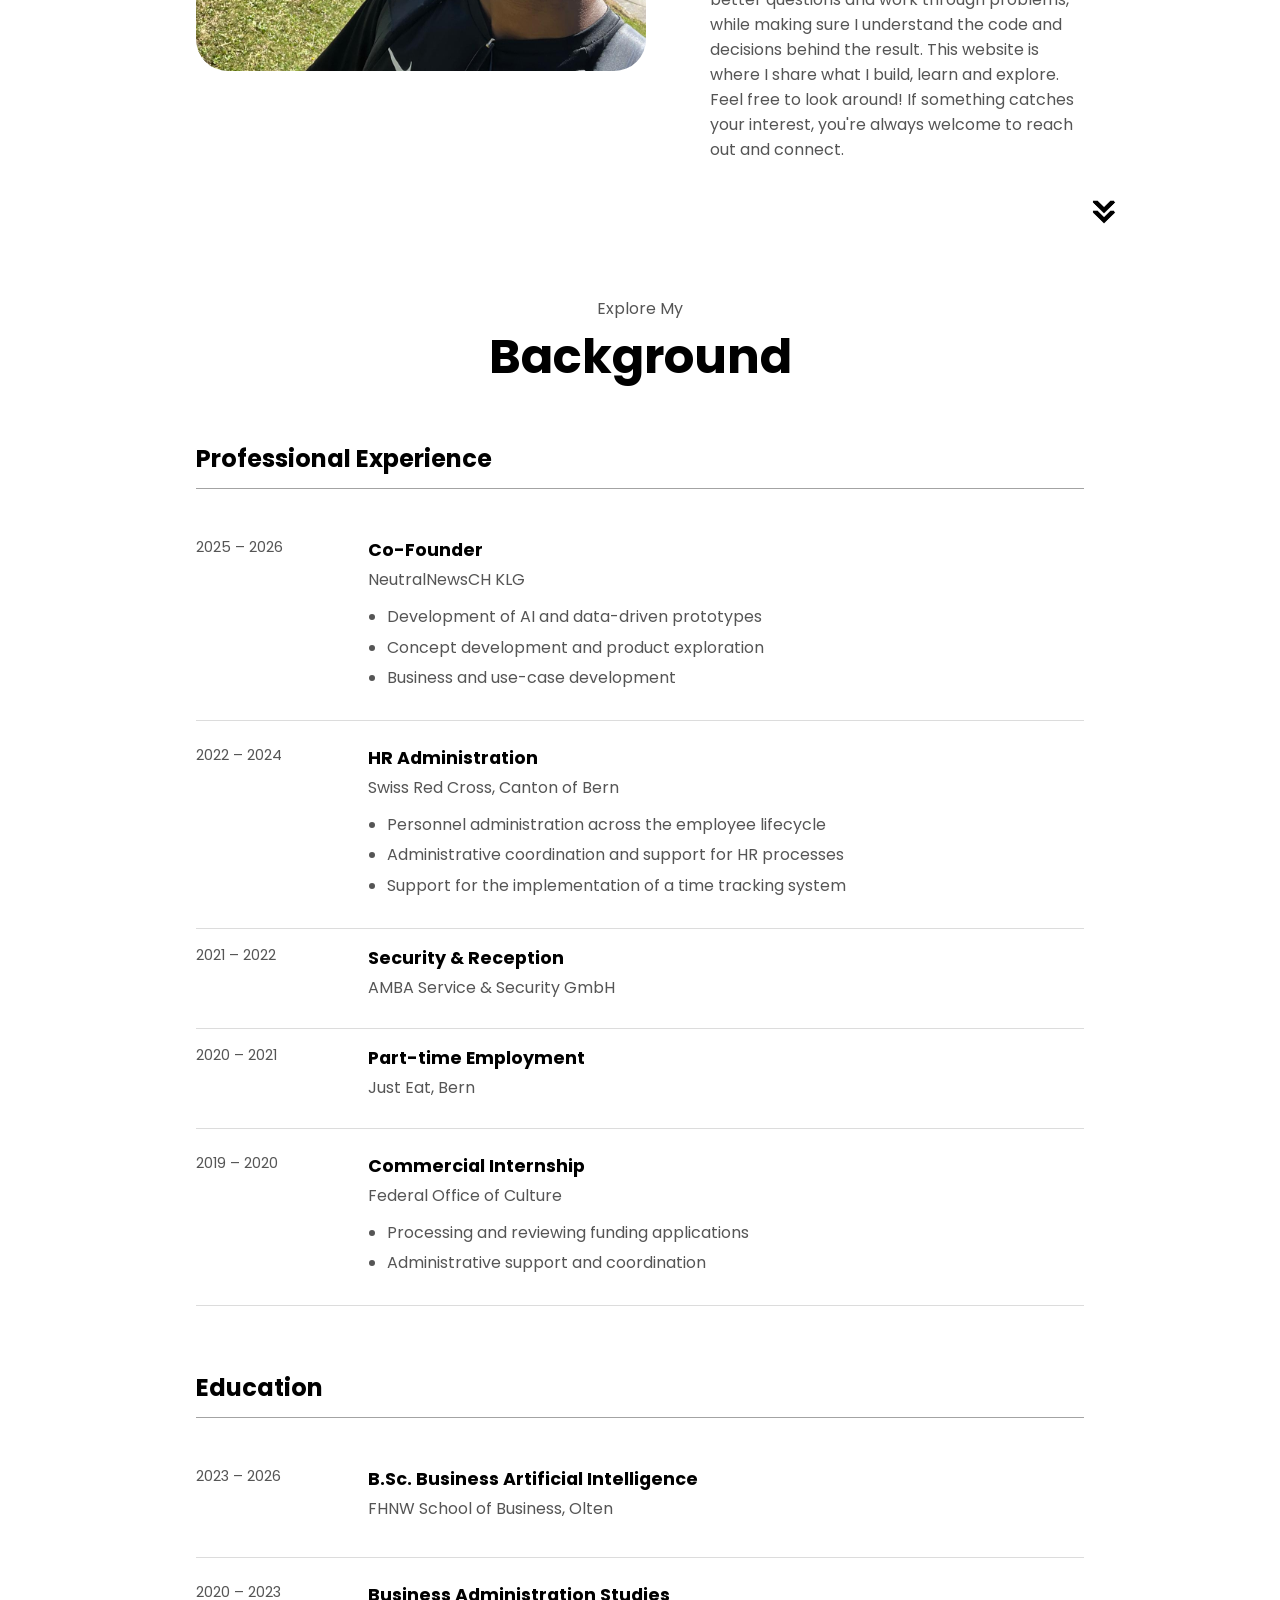
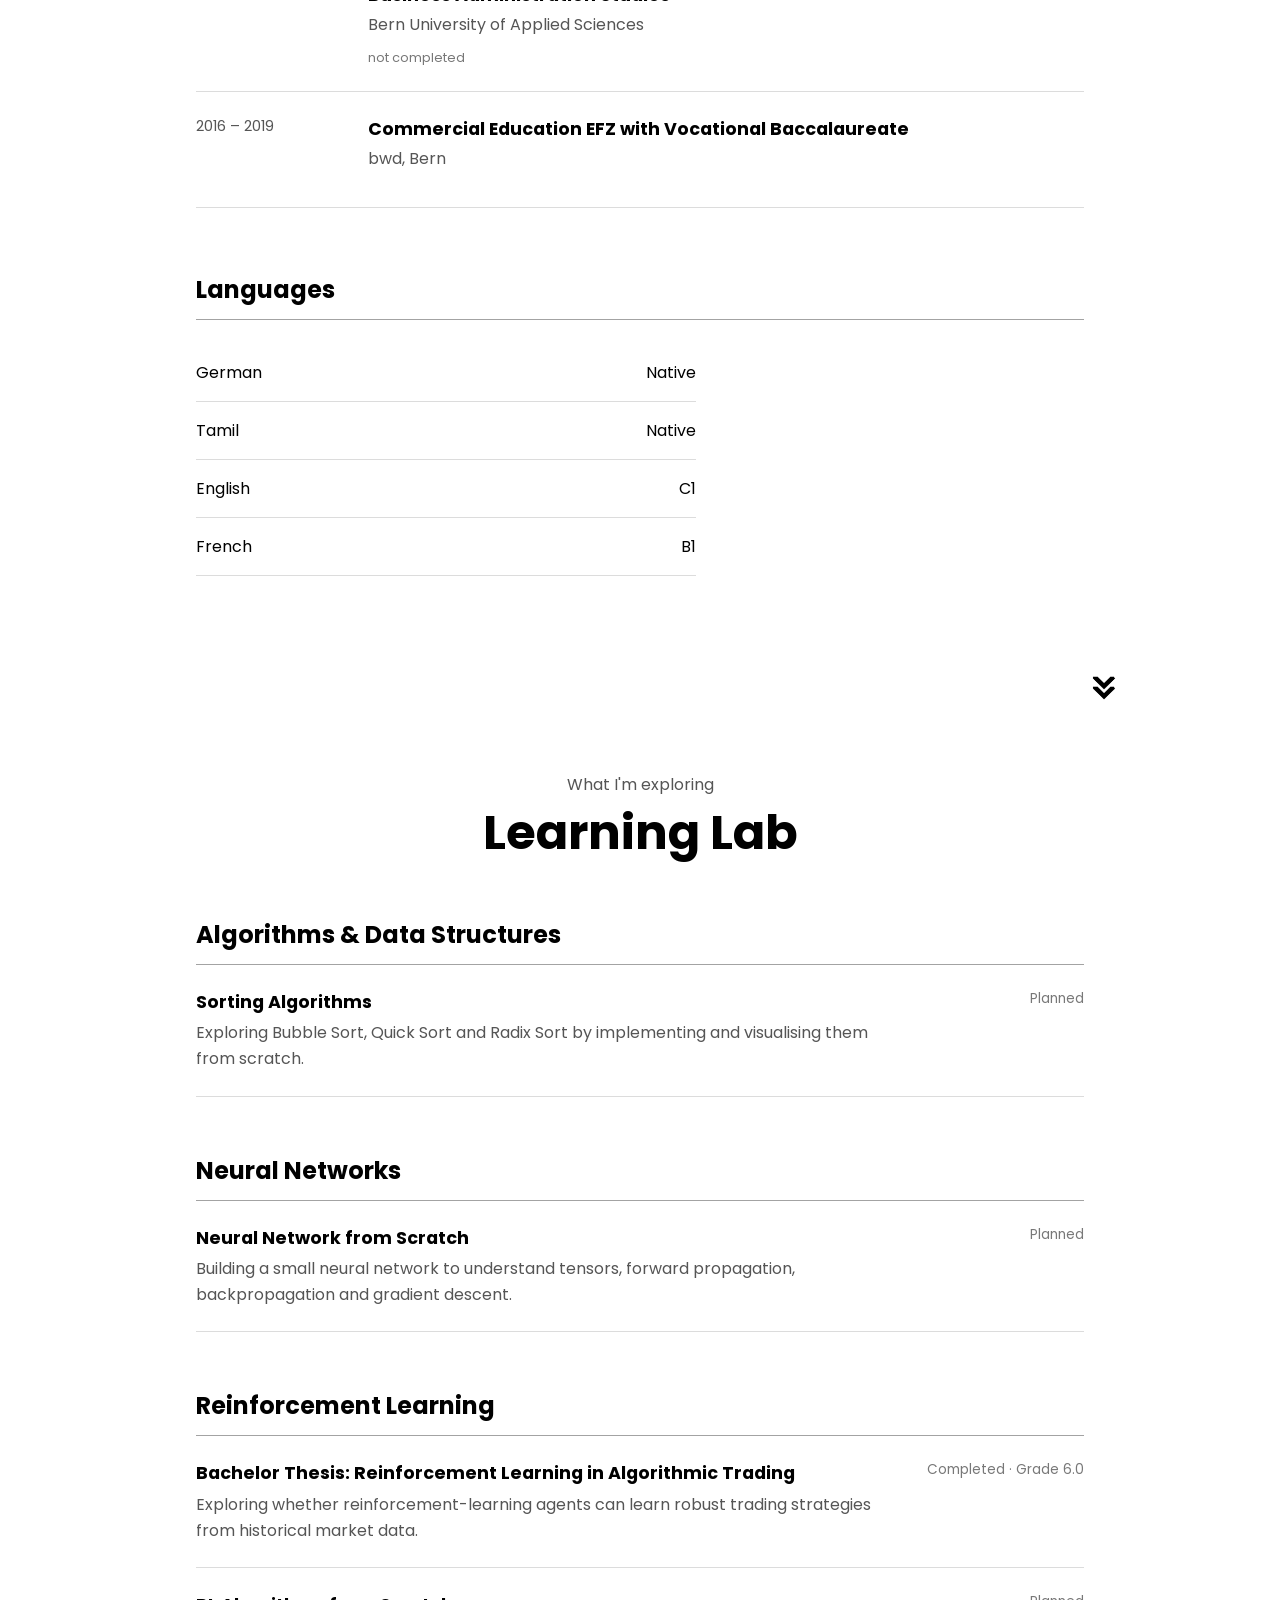
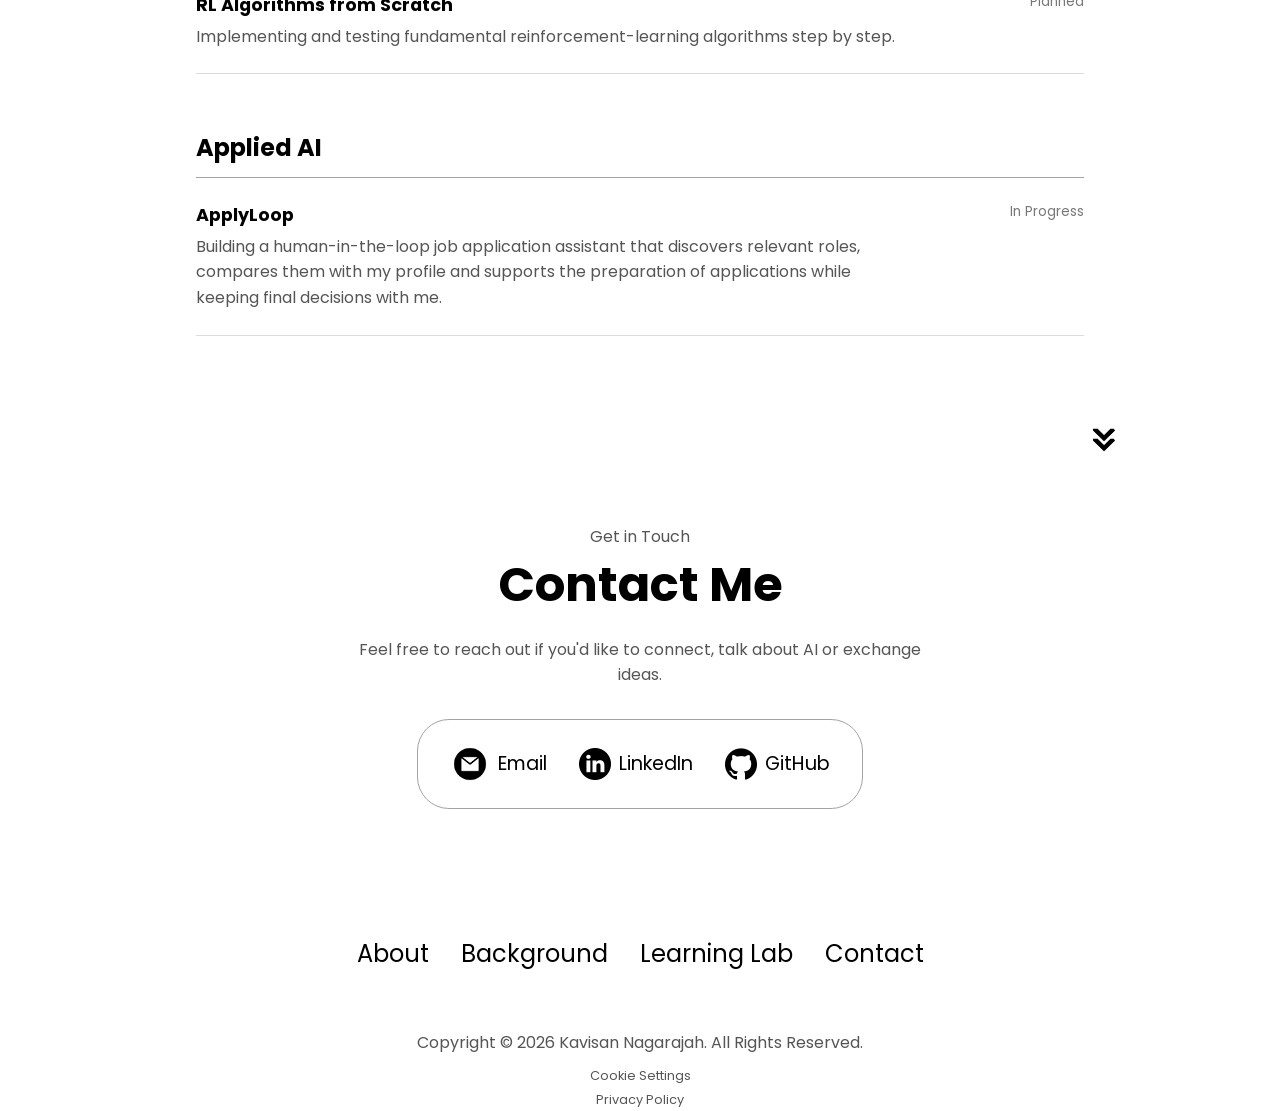
==== commit 64fc7378: "feat: add GA4 analytics with cookie consent" ====
--- a/index.html
+++ b/index.html
@@ -442,7 +442,21 @@
         </div>
       </nav>
       <p>Copyright &#169; 2026 Kavisan Nagarajah. All Rights Reserved.</p>
+      <button id="cookie-settings" type="button">
+        Cookie Settings
+      </button>
+      <a href="privacy.html" class="privacy-link">Privacy Policy</a>
     </footer>
+    <div id="cookie-banner" hidden>
+      <p>
+        This website uses Google Analytics to understand
+        how visitors interact with the site.
+        Analytics cookies are only used with your consent. <a href="privacy.html">Privacy Policy</a>
+      </p>
+
+      <button id="cookie-accept">Accept</button>
+      <button id="cookie-reject">Reject</button>
+    </div>
     <script src="script.js"></script>
   </body>
-</html>+</html>
--- a/style.css
+++ b/style.css
@@ -676,4 +676,86 @@
     text-align: center;
     margin: 1rem auto 0;
     max-width: 600px;
+}
+
+/* COOKIE BANNER */
+
+#cookie-banner {
+    position: fixed;
+    bottom: 1.5rem;
+    left: 50%;
+    transform: translateX(-50%);
+    width: min(90%, 550px);
+    padding: 1.5rem;
+    background: white;
+    border: 1px solid rgb(163, 163, 163);
+    border-radius: 1rem;
+    box-shadow: 0 4px 20px rgba(0, 0, 0, 0.1);
+    z-index: 1000;
+    text-align: center;
+}
+
+#cookie-banner[hidden] {
+    display: none;
+}
+
+#cookie-banner p {
+    font-size: 0.9rem;
+    line-height: 1.6;
+    margin-bottom: 1rem;
+}
+
+#cookie-banner button {
+    padding: 0.7rem 1.5rem;
+    margin: 0.25rem;
+    border: 1px solid black;
+    border-radius: 2rem;
+    background: white;
+    cursor: pointer;
+}
+
+#cookie-accept {
+    background: black !important;
+    color: white;
+}
+
+/* COOKIE SETTINGS FOOTER */
+
+#cookie-settings {
+    display: block;
+    margin: 0.75rem auto 0;
+    padding: 0;
+    border: none;
+    background: none;
+    color: rgb(85, 85, 85);
+    font-family: inherit;
+    font-size: 0.8rem;
+    cursor: pointer;
+}
+
+#cookie-settings:hover {
+    text-decoration: underline;
+}
+
+/* PROJECT FOOTER */
+
+.project-footer {
+    height: auto;
+    min-height: 0;
+    margin: 0;
+    padding: 1.5rem 0 2rem;
+}
+
+/* PRIVACY LINK */
+
+.privacy-link {
+    display: block;
+    width: fit-content;
+    margin: 0.4rem auto 0;
+    color: rgb(85, 85, 85);
+    font-size: 0.8rem;
+}
+
+.privacy-link:hover {
+    text-decoration: underline;
 }
--- a/mediaqueries.css
+++ b/mediaqueries.css
@@ -164,13 +164,19 @@
   /* ABOUT IMAGE */
 
   #about .section__pic-container {
-    width: 85vw;
-    height: 85vw;
+    width: 100%;
     max-width: 350px;
-    max-height: 350px;
+    height: auto;
+    aspect-ratio: 1 / 1;
     margin: 0 auto 2rem;
   }
 
+  #about .about-pic {
+    width: 100%;
+    height: 100%;
+    object-fit: cover;
+    display: block;
+  }
 
   /* BACKGROUND / CV */
 
